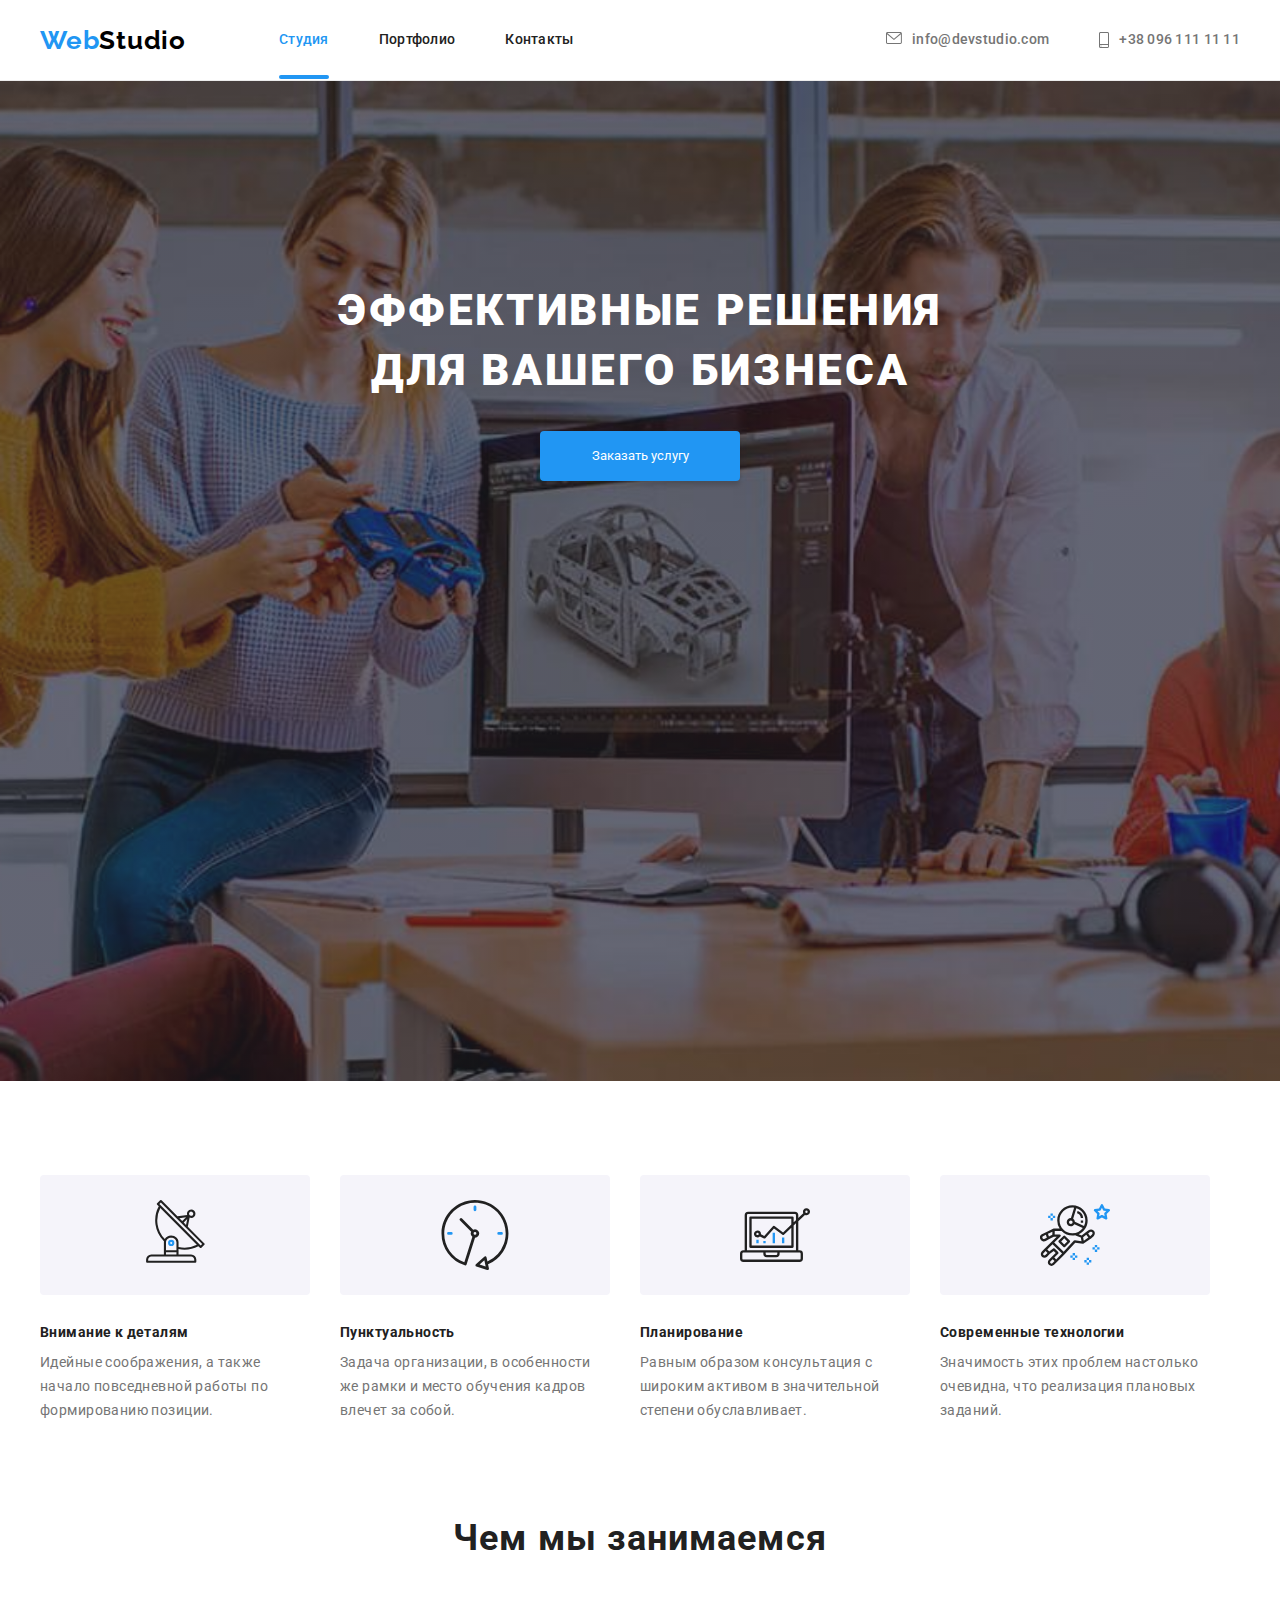
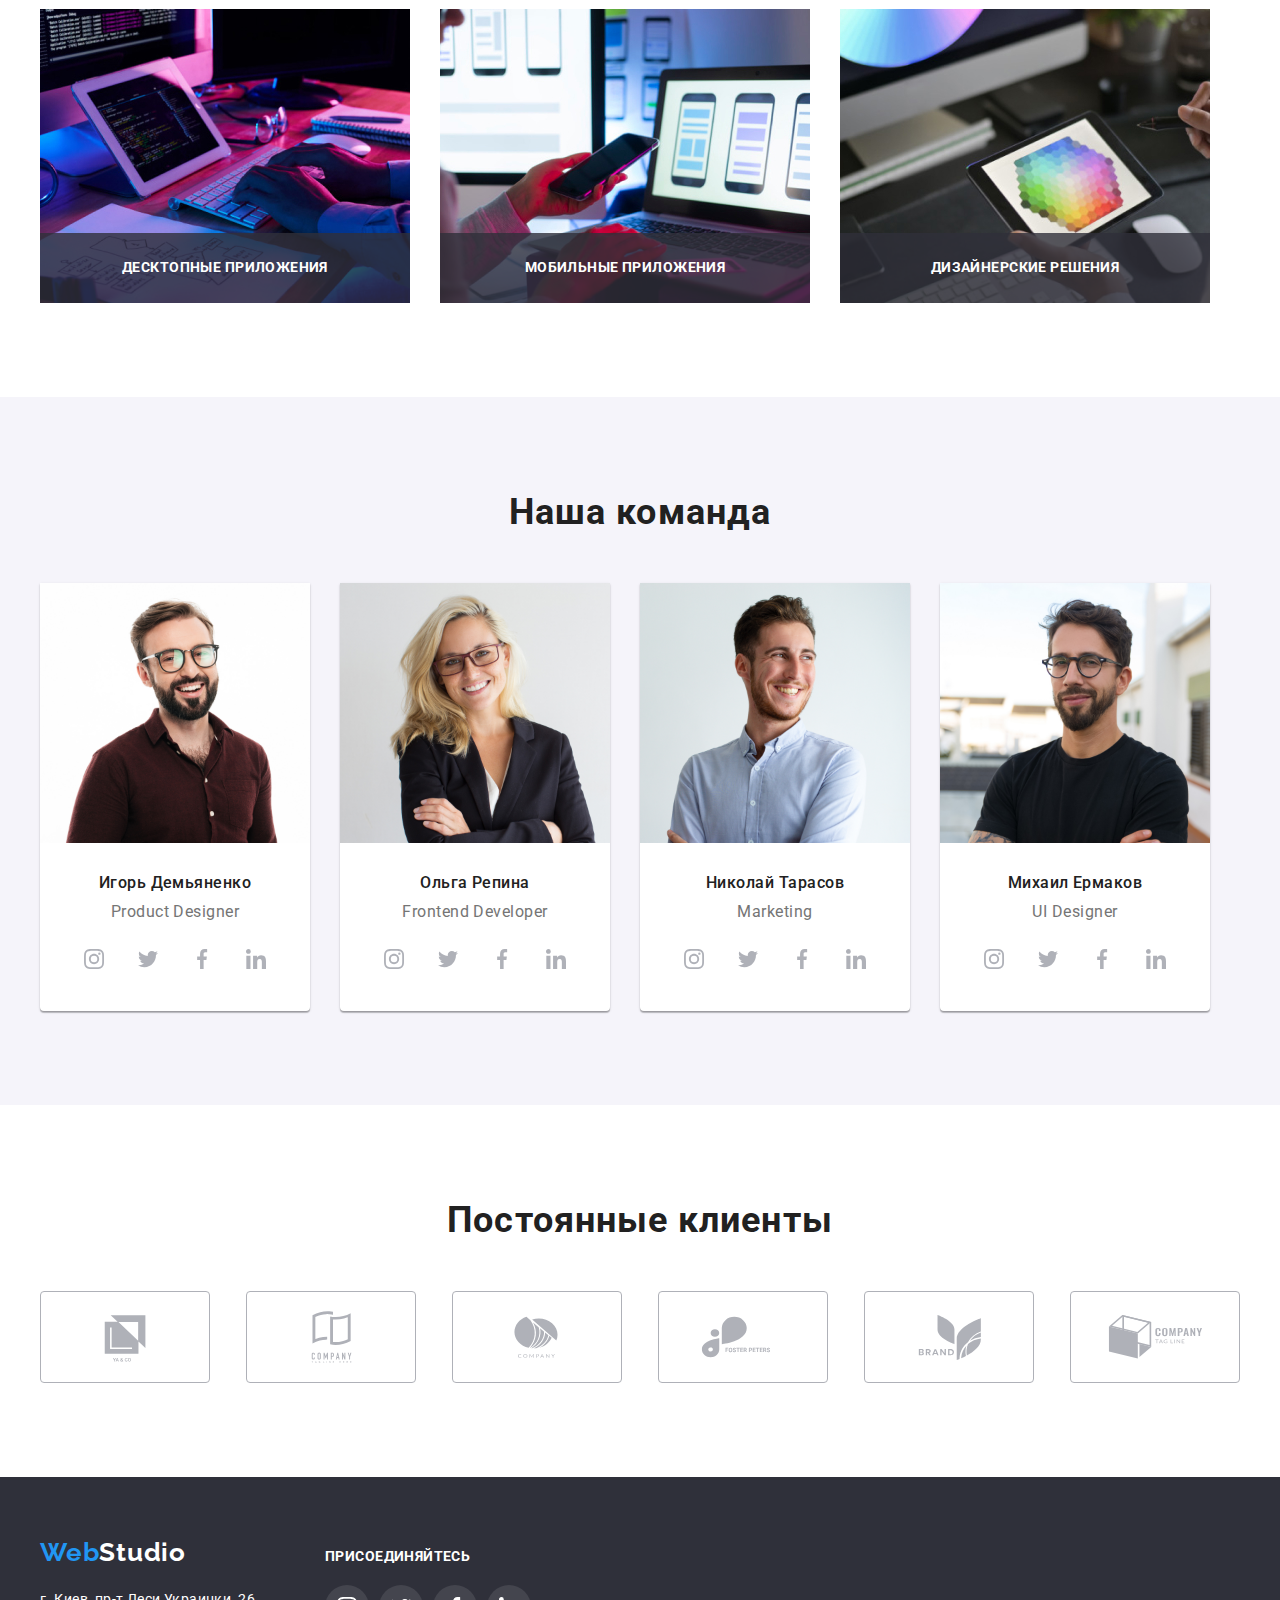
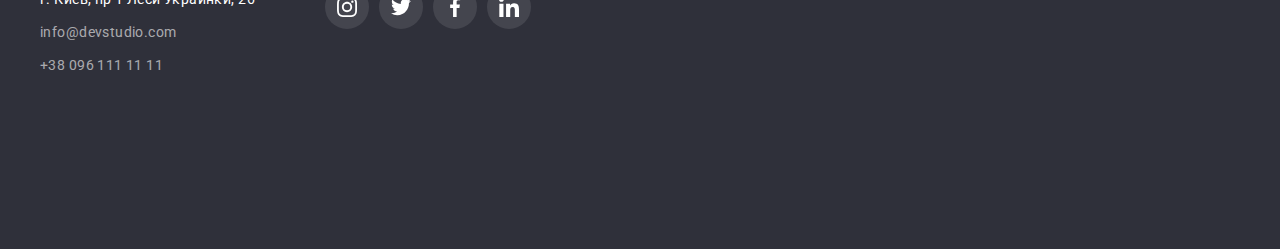
==== index.html @ 183d9358 "Копия с дз 5" ====
<!DOCTYPE html>
<html lang="ru">
<head>
    <meta charset="UTF-8">
    <meta http-equiv="X-UA-Compatible" content="IE=edge">
    <meta name="viewport" content="width=device-width, initial-scale=1.0">
    <title>Document</title>
    <link rel="stylesheet" href="https://cdnjs.cloudflare.com/ajax/libs/modern-normalize/1.1.0/modern-normalize.min.css" integrity="sha512-wpPYUAdjBVSE4KJnH1VR1HeZfpl1ub8YT/NKx4PuQ5NmX2tKuGu6U/JRp5y+Y8XG2tV+wKQpNHVUX03MfMFn9Q==" crossorigin="anonymous" referrerpolicy="no-referrer" />
    <link rel="preconnect" href="https://fonts.googleapis.com">
    <link rel="preconnect" href="https://fonts.gstatic.com" crossorigin>
    <link href="https://fonts.googleapis.com/css2?family=Raleway:wght@700&family=Roboto:wght@400;500;700;900&display=swap" rel="stylesheet">
    <link rel="stylesheet" href="./css/style.css">
</head>
<body>
    <!--content header-->
    <header class="header">
        <div class="container header-div">
            <nav class="header-nav">
                <a href="#" class="logo">
                    <span class="logo-span">Web</span>Studio
                </a>
                <ul class="items list">
                    <li class="items-nav"><a href="" class="list-nav current">Студия</a></li>
                    <li class="items-nav"><a href="./portfolio.html" class="list-nav">Портфолио</a></li>
                    <li class="items-nav"><a href="" class="list-nav">Контакты</a></li>
                </ul>
            </nav>
            <ul class="items list">
                <li class="items-contacts"><a href="mailto:info@devstudio.com" class="list-nav">
                    <svg class="icon-envelope" width="16" height="12">
                        <use href="./images/icons.svg#icon-envelope"></use>
                    </svg>info@devstudio.com</a>
                </li>
                <li class="items-contacts"><a href="tel:+380961111111" class="list-nav">
                    <svg class="icon-smartphone" width="10" height="16">
                        <use href="./images/icons.svg#icon-smartphone"></use>
                    </svg>+38 096 111 11 11</a>
                </li>
            </ul>
        </div>
    </header>
    <!--main content-->
    <main>
        <section>
            <!--content hero-->
            <section class="hero">
                <div class="container">
                    <h1 class="header-hero">Эффективные решения <br> для вашего бизнеса</h1>
                    <button type="button" class="button" data-modal-open>Заказать услугу</button>
                </div>
            </section>
            <!--our peculiarities-->
            <section class="features-section">
                <div class="container">
                    <h2 class="heading visually-hidden">Особенности, за которые нас выберают</h2>
                    <ul class="list features">
                        <li>
                            <div class="div-feature">
                                <svg class="icon-antenna" width="70" height="70">
                                    <use href="./images/icons.svg#icon-antenna"></use>
                                </svg>
                            </div>
                            <h3 class="subtitle">Внимание к деталям</h3>
                            <p class="subtitle-text about">Идейные соображения, а также начало повседневной работы по
                                формированию
                                позиции.</p>
                        </li>
                        <li>
                            <div class="div-feature">
                                <svg class="icon-clock" width="70" height="70">
                                    <use href="./images/icons.svg#icon-clock"></use>
                                </svg>
                            </div>
                            <h3 class="subtitle">Пунктуальность</h3>
                            <p class="subtitle-text about">Задача организации, в особенности же рамки и место обучения кадров
                                влечет за
                                собой.</p>
                        </li>
                        <li>
                            <div class="div-feature">
                                <svg class="icon-diagram" width="70" height="70">
                                    <use href="./images/icons.svg#icon-diagram"></use>
                                </svg>
                            </div>
                            <h3 class="subtitle">Планирование</h3>
                            <p class="subtitle-text about">Равным образом консультация с широким активом в значительной степени
                                обуславливает.</p>
                        </li>
                        <li>
                            <div class="div-feature">
                                <svg class="icon-astronaut" width="70" height="70">
                                    <use href="./images/icons.svg#icon-astronaut"></use>
                                </svg>
                            </div>
                            <h3 class="subtitle">Современные технологии</h3>
                            <p class="subtitle-text about">Значимость этих проблем настолько очевидна, что реализация плановых
                                заданий.
                            </p>
                        </li>
                    </ul>
                </div>
            </section>
            <!--What are we doing?-->
            <section class="granting-section">
                <div class="container">
                    <h2 class="heading">Чем мы занимаемся</h2>
                    <ul class="list granting">
                        <li class="granting-items">
                            <img src="./images/logo1.jpg" alt="writing code" width="370">
                            <p class="granting-items-text">Десктопные приложения</p>
                        </li>
                        <li class="granting-items">
                            <img src="./images/logo2.jpg" alt="work with applications" width="370">
                            <p class="granting-items-text">Мобильные приложения</p>
                        </li>
                        <li class="granting-items">
                            <img src="./images/logo3.jpg" alt="creation of the design" width="370">
                            <p class="granting-items-text">Дизайнерские решения</p>
                        </li>
                    </ul>
                </div>
            </section>
            <!--our team-->
            <section class="command">
                <div class="container">
                    <h2 class="heading">Наша команда</h2>
                    <ul class="list command-list">
                        <li>
                            <img src="./images/team1.jpg" alt="" width="270">
                            <div class="command-div">
                                <h3 class="text">Игорь Демьяненко</h3>
                                <p class="text-pade">Product Designer</p>
                                <ul class="list command-list-svg">
                                    <li><a href="" class="command-anchor">
                                            <svg class="command-svg" weight="20" height="20">
                                                <use href="./images/icons.svg#icon-instagram"></use>
                                            </svg>
                                        </a></li>
                                    <li><a href="" class="command-anchor">
                                            <svg class="command-svg" weight="20" height="20">
                                                <use href="./images/icons.svg#icon-twitter"></use>
                                            </svg>
                                        </a></li>
                                    <li><a href="" class="command-anchor">
                                            <svg class="command-svg" weight="20" height="20">
                                                <use href="./images/icons.svg#icon-facebook"></use>
                                            </svg>
                                        </a></li>
                                    <li><a href="" class="command-anchor">
                                            <svg class="command-svg" weight="20" height="20">
                                                <use href="./images/icons.svg#icon-linkedin"></use>
                                            </svg>
                                        </a></li>
                                </ul>
                            </div>
                        </li>
                        <li>
                            <img src="./images/team2.jpg" alt="" width="270">
                            <div class="command-div">
                                <h3 class="text">Ольга Репина</h3>
                                <p class="text-pade">Frontend Developer</p>
                                <ul class="list command-list-svg">
                                    <li><a href="" class="command-anchor">
                                            <svg class="command-svg" weight="20" height="20">
                                                <use href="./images/icons.svg#icon-instagram"></use>
                                            </svg>
                                        </a></li>
                                    <li><a href="" class="command-anchor">
                                            <svg class="command-svg" weight="20" height="20">
                                                <use href="./images/icons.svg#icon-twitter"></use>
                                            </svg>
                                        </a></li>
                                    <li><a href="" class="command-anchor">
                                            <svg class="command-svg" weight="20" height="20">
                                                <use href="./images/icons.svg#icon-facebook"></use>
                                            </svg>
                                        </a></li>
                                    <li><a href="" class="command-anchor">
                                            <svg class="command-svg" weight="20" height="20">
                                                <use href="./images/icons.svg#icon-linkedin"></use>
                                            </svg>
                                        </a></li>
                                </ul>
                            </div>
                        </li>
                        <li>
                            <img src="./images/team3.jpg" alt="" width="270">
                            <div class="command-div">
                                <h3 class="text">Николай Тарасов</h3>
                                <p class="text-pade">Marketing</p>
                                <ul class="list command-list-svg">
                                    <li><a href="" class="command-anchor">
                                            <svg class="command-svg" weight="20" height="20">
                                                <use href="./images/icons.svg#icon-instagram"></use>
                                            </svg>
                                        </a></li>
                                    <li><a href="" class="command-anchor">
                                            <svg class="command-svg" weight="20" height="20">
                                                <use href="./images/icons.svg#icon-twitter"></use>
                                            </svg>
                                        </a></li>
                                    <li><a href="" class="command-anchor">
                                            <svg class="command-svg" weight="20" height="20">
                                                <use href="./images/icons.svg#icon-facebook"></use>
                                            </svg>
                                        </a></li>
                                    <li><a href="" class="command-anchor">
                                            <svg class="command-svg" weight="20" height="20">
                                                <use href="./images/icons.svg#icon-linkedin"></use>
                                            </svg>
                                        </a></li>
                                </ul>
                            </div>
                        </li>
                        <li>
                            <img src="./images/team4.jpg" alt="" width="270">
                            <div class="command-div">
                                <h3 class="text">Михаил Ермаков</h3>
                                <p class="text-pade">UI Designer</p>
                                <ul class="list command-list-svg">
                                    <li><a href="" class="command-anchor">
                                            <svg class="command-svg" weight="20" height="20">
                                                <use href="./images/icons.svg#icon-instagram"></use>
                                            </svg>
                                        </a></li>
                                    <li><a href="" class="command-anchor">
                                            <svg class="command-svg" weight="20" height="20">
                                                <use href="./images/icons.svg#icon-twitter"></use>
                                            </svg>
                                        </a></li>
                                    <li><a href="" class="command-anchor">
                                            <svg class="command-svg" weight="20" height="20">
                                                <use href="./images/icons.svg#icon-facebook"></use>
                                            </svg>
                                        </a></li>
                                    <li><a href="" class="command-anchor">
                                            <svg class="command-svg" weight="20" height="20">
                                                <use href="./images/icons.svg#icon-linkedin"></use>
                                            </svg>
                                        </a></li>
                                </ul>
                            </div>
                        </li>
                    </ul>
                </div>
            </section>
            <section class="clients-section">
                <div class="container">
                    <h2 class="heading">Постоянные клиенты</h2>
                    <ul class="list clients-list">
                        <li class="items-clients"><a href="" class="anchor-clients">
                                <svg class="icon-group" width="106" height="60">
                                    <use href="./images/icons.svg#icon-group-1"></use>
                                </svg>
                        </a></li>
                        <li class="items-clients"><a href="" class="anchor-clients">
                            <svg class="icon-group" width="106" height="60">
                                <use href="./images/icons.svg#icon-group-2"></use>
                            </svg>
                        </a></li>
                        <li class="items-clients"><a href="" class="anchor-clients">
                            <svg class="icon-group" width="106" height="60">
                                <use href="./images/icons.svg#icon-group-3"></use>
                            </svg>
                        </a></li>
                        <li class="items-clients"><a href="" class="anchor-clients">
                            <svg class="icon-group" width="106" height="60">
                                <use href="./images/icons.svg#icon-group-4"></use>
                            </svg>
                        </a></li>
                        <li class="items-clients"><a href="" class="anchor-clients">
                            <svg class="icon-group" width="106" height="60">
                                <use href="./images/icons.svg#icon-group-5"></use>
                            </svg>
                        </a></li>
                        <li class="items-clients"><a href="" class="anchor-clients">
                            <svg class="icon-group" width="106" height="60">
                                <use href="./images/icons.svg#icon-group-6"></use>
                            </svg>
                        </a></li>
                    </ul>
                </div>
            </section>
        </section>
    </main>
    <footer class="footer">
        <div class="container container-footer">
            <div class="address-div">
                <a href="/" class="footer-logo">
                    <span class="logo-span">Web</span>Studio
                </a>
                <address>
                    <ul class="list about footer-list">
                        <li><a href="" class="list-link-span">г. Киев, пр-т Леси Украинки, 26</a></li>
                        <li><a href="mailto:info@devstudio.com" class="list-link">info@devstudio.com</a></li>
                        <li><a href="tel:+380961111111" class="list-link">+38 096 111 11 11</a></li>
                    </ul>
                </address>
            </div>
            <div class="join-div">
                <h2 class="join-header">присоединяйтесь</h2>
                <ul class="list join-list">
                    <li class="join-items"><a href="" class="join-anchor">
                        <svg class="join-svg" height="20" wight="20">
                            <use href="./images/icons.svg#icon-instagram"></use>
                        </svg>
                    </a></li>
                    <li class="join-items"><a href="" class="join-anchor">
                        <svg class="join-svg" height="20" wight="20">
                            <use href="./images/icons.svg#icon-twitter"></use>
                        </svg>
                    </a></li>
                    <li class="join-items"><a href="" class="join-anchor">
                        <svg class="join-svg" height="20" wight="20">
                            <use href="./images/icons.svg#icon-facebook"></use>
                        </svg>
                    </a></li>
                    <li class="join-items"><a href="" class="join-anchor">
                        <svg class="join-svg" height="20" wight="20">
                            <use href="./images/icons.svg#icon-linkedin"></use>
                        </svg>
                    </a></li>
                </ul>
            </div>
        </div>
    </footer>
    <!-- Модалка -->
    <div class="backdrop is-hidden" data-modal>
        <div class="modal">
            <button type="button" class="button-close" data-modal-close>
                <svg class="button-close-svg" width="18" height="18">
                    <use href="./images/close-button.svg#icon-close-button"></use>
                </svg>
            </button>
        </div>
    </div>
    <script src="./js/modal.js"></script>
</body>
</html>
---- css/style.css ----
/* основной цвет текста #212121 */
/* второй цвет #757575 */
/* logo #2196F3 */

:root {
  --main-text-color: #212121;
  --secondary-text-color: #757575;
  --intermediate-color: #2f303a;
  --accent-text-color: #2196f3;
  --button-color: #ffffff;
  --svg-color: #afb1b8;
  --footer-color: #ffffff;
  --overlay-background: rgba(33, 150, 243, 0.9);
  --time-animation: 250ms;
  --time-distribution-function: cubic-bezier(0.4, 0, 0.2, 1);
}

body {
  margin: 0;
  color: var(--main-text-color);
  font-family: roboto, sans-serif;
}

h1,
h2,
h3,
h4,
p,
ul {
  margin-top: 0;
  margin-bottom: 0;
  padding: 0;
}

img {
  display: block;
  max-width: 100%;
  height: auto;
}

.list {
  list-style: none;
}

.container {
  width: 1200px;
  margin: 0 auto;
  padding: 0 15px;
  /* outline: 2px solid tomato; */
}

/* Оформение шапки */

.header {
  border-bottom: 1px solid #ececec;
}

.header-div,
.header-nav {
  display: flex;
  align-items: center;
}

.logo {
  margin-right: 93px;
  color: #000000;
  font-family: Raleway;
  font-weight: 700;
  font-size: 26px;
  line-height: 1.19;
  letter-spacing: 0.03em;
  text-decoration: none;
}
.logo .logo-span {
  color: var(--accent-text-color);
}

.items {
  display: flex;
  font-weight: 500;
  font-size: 14px;
  line-height: 1.14;
  letter-spacing: 0.02em;
}

.items .items-nav:not(:first-child) {
  margin-left: 50px;
}

.header-div .items {
  margin-left: auto;
}

.items-contacts:not(:first-child) {
  margin-left: 50px;
}

.items-nav .list-nav {
  color: inherit;
  text-decoration: none;
  padding-top: 32px;
  padding-bottom: 32px;
}

.items-contacts .list-nav {
  display: flex;
  padding-top: 32px;
  padding-bottom: 32px;
  color: var(--secondary-text-color);
  text-decoration: none;
  font-style: normal;
  text-align: center;
}

.icon-envelope {
  fill: currentColor;
  margin-right: 10px;
}

.icon-smartphone {
  fill: currentColor;
  margin-right: 10px;
}

.list-nav {
  transition: color var(--time-animation) var(--time-distribution-function);
}

.list-nav:hover,
.list-nav:focus {
  color: var(--accent-text-color);
}

.items .list-nav.current {
  color: var(--accent-text-color);
  position: relative;
}

.items .list-nav.current::after {
  content: "";
  position: absolute;
  bottom: 0;
  border-radius: 2px;
  display: block;
  width: 100%;
  height: 4px;
  background-color: var(--accent-text-color);
}

/* Main */
/* Герой */

.button {
  border-radius: 4px;
  padding: 10px 32px;
  min-width: 200px;
  border: 0;
  height: 50px;
  color: var(--button-color);
  background-color: var(--accent-text-color);
  cursor: pointer;
  font-family: inherit;
  box-shadow: 0px 4px 4px rgba(0, 0, 0, 0.15);
  transition: color var(--time-animation) var(--time-distribution-function),
    background-color var(--time-animation) var(--time-distribution-function);
}

.button:hover,
.button:focus {
  color: red;
  background-color: rosybrown;
}

.hero {
  max-width: 1600px;
  min-height: 600px;
  margin: 0 auto;
  padding: 200px 0;
  text-align: center;
  background-color: var(--intermediate-color);
  background-image: linear-gradient(
      to right,
      rgba(47, 48, 58, 0.4),
      rgba(47, 48, 58, 0.4)
    ),
    url(../images/hero.jpg);
  background-repeat: no-repeat;
  background-position: center;
  background-size: cover;
}

.header-hero {
  margin-bottom: 30px;
  color: var(--button-color);
  font-weight: 900;
  font-size: 44px;
  line-height: 1.36;
  letter-spacing: 0.06em;
  text-transform: uppercase;
}

/* Заголовки Н2 */
.heading {
  margin-bottom: 50px;
  font-weight: 700;
  font-size: 36px;
  line-height: 1.17;
  text-align: center;
  letter-spacing: 0.03em;
}

/* Особенности */

.visually-hidden {
  position: absolute;
  white-space: nowrap;
  width: 1px;
  height: 1px;
  overflow: hidden;
  border: 0;
  padding: 0;
  clip: rect(0 0 0 0);
  clip-path: inset(50%);
  margin: -1px;
}

.features-section {
  padding: 94px 0;
}

.features {
  padding-left: 0;
  display: flex;
}

.features li:not(:first-child) {
  margin-left: 30px;
}

.subtitle {
  margin-bottom: 10px;
  font-weight: 700;
  font-size: 14px;
  line-height: 1.14;
  letter-spacing: 0.03em;
}

.subtitle-text {
  width: 270px;
  color: var(--secondary-text-color);
}

.about {
  font-weight: 400;
  font-size: 14px;
  line-height: 1.71;
  letter-spacing: 0.03em;
}

.div-feature {
  display: flex;
  width: 270px;
  height: 120px;
  margin-bottom: 30px;
  background-color: #f5f4fa;
  border-radius: 4px;
  /* padding: 25px 100px; */
  justify-content: center;
  align-items: center;
}

/* Чем мы занимаемся */

.granting-section {
  padding-bottom: 94px;
}

.granting {
  display: flex;
  padding-left: 0;
}

.granting li:not(:first-child) {
  margin-left: 30px;
}

.granting-items {
  position: relative;
}

.granting-items-text {
  position: absolute;
  display: flex;
  width: 100%;
  height: 70px;
  bottom: 0;
  background-color: rgba(47, 48, 58, 0.8);
  color: #ffffff;
  font-size: 14px;
  line-height: 1.14;
  font-weight: 700;
  justify-content: center;
  align-items: center;
  letter-spacing: 0.03em;
  text-transform: uppercase;
}

/* Наша команда */

.command {
  background-color: #f5f4fa;
  padding: 94px 0;
}

.command-list {
  display: flex;
  padding-left: 0;
}

.command-list > li {
  box-shadow: 0px 1px 3px rgba(0, 0, 0, 0.12), 0px 1px 1px rgba(0, 0, 0, 0.14),
    0px 2px 1px rgba(0, 0, 0, 0.2);
  border-radius: 0px 0px 4px 4px;
  background-color: var(--button-color);
}

.command-list > li:not(:first-child) {
  margin-left: 30px;
}

.text {
  margin-bottom: 10px;
  font-weight: 500;
}

.text-pade {
  margin-bottom: 16px;
  font-weight: 400;
  color: var(--secondary-text-color);
}

.text,
.text-pade {
  font-size: 16px;
  line-height: 1.19;
  text-align: center;
  letter-spacing: 0.03em;
}

.command-div {
  padding: 30px 32px;
}

.command-list-svg {
  display: flex;
  justify-content: space-between;
}

.command-anchor {
  display: flex;
  height: 44px;
  width: 44px;
  align-items: center;
  color: var(--svg-color);
  border-radius: 50%;
  transition: color var(--time-animation) var(--time-distribution-function),
    background-color var(--time-animation) var(--time-distribution-function);
}

.command-anchor:hover,
.command-anchor:focus {
  color: #ffffff;
  background-color: var(--accent-text-color);
}

.command-svg {
  fill: currentColor;
}

/* Clients */

.clients-section {
  padding-top: 94px;
  padding-bottom: 94px;
}

.clients-list {
  display: flex;
}

.items-clients {
  color: var(--svg-color);
}

.items-clients:not(:last-child) {
  flex-basis: calc(100% * 6 - 30px);
}

.anchor-clients {
  display: block;
  width: 170px;
  height: 92px;
  border: 1px solid #afb1b8;
  box-sizing: border-box;
  border-radius: 4px;
  padding: 16px 32px;
  color: inherit;
  transition: color var(--time-animation) var(--time-distribution-function),
    border var(--time-animation) var(--time-distribution-function);
}

.anchor-clients:hover,
.anchor-clients:focus {
  color: var(--accent-text-color);
  border: 1px solid var(--accent-text-color);
}

.icon-group {
  fill: currentColor;
}

/* Footer */

.footer {
  padding: 60px 0;
  background-color: var(--intermediate-color);
  height: 252px;
}

.footer-logo {
  display: inline-block;
  margin-bottom: 20px;
  color: var(--button-color);
  font-family: Raleway;
  font-weight: 700;
  font-size: 26px;
  line-height: 1.19;
  letter-spacing: 0.03em;
  text-decoration: none;
}
.footer-logo .logo-span {
  color: var(--accent-text-color);
}

.footer-list {
  padding-left: 0;
}

.footer-list li {
  margin-bottom: 9px;
}

.footer-list li:last-child {
  margin-bottom: 0;
}

.list-link-span {
  color: var(--button-color);
  text-decoration: none;
}

.list-link {
  color: rgb(255, 255, 255, 0.6);
  text-decoration: none;
}

.list-link-span,
.list-link {
  font-style: normal;
  font-weight: 400;
  font-size: 14px;
  line-height: 1.71;
  letter-spacing: 0.03em;
  transition: color var(--time-animation) var(--time-distribution-function);
}

.list-link-span:hover,
.list-link-span:focus,
.list-link:hover,
.list-link:focus {
  color: var(--accent-text-color);
}

.container-footer {
  display: flex;
  align-items: baseline;
}

.join-div {
  max-width: 206px;
  margin-left: 70px;
  /* flex-basis: calc(100% / 4 - 10px); */
}

.join-header {
  color: var(--footer-color);
  font-weight: 700;
  font-size: 14px;
  line-height: 1.14;
  letter-spacing: 0.03em;
  text-transform: uppercase;
  margin-bottom: 20px;
}

.join-items > .join-anchor {
  width: 44px;
  height: 44px;
  background-color: rgb(255, 255, 255, 0.1);
}

.join-list {
  display: flex;
  /* justify-content: space-between; */
}

.join-items:not(:last-child) {
  margin-right: 10px;
}

.join-anchor {
  display: flex;
  align-items: center;
  border-radius: 50%;
  color: #ffffff;
  transition: background-color var(--time-animation)
    var(--time-distribution-function);
}

.join-anchor:hover,
.join-anchor:focus {
  background-color: var(--accent-text-color);
}

.join-svg {
  fill: currentColor;
}

/* Портфолио */

.section-portfolio {
  padding: 94px 0;
}

.list-buttons {
  display: flex;
  padding-left: 0;
  margin-bottom: 50px;
  justify-content: center;
  font-weight: 500;
  font-size: 16px;
  line-height: 1.62;
  text-align: center;
  letter-spacing: 0.03em;
  list-style: none;
}

.list-buttons li:not(:first-child) {
  margin-left: 8px;
}

.button-portfolio {
  padding: 6px 22px;
  border: 0;
  border-radius: 4px;
  transition: color var(--time-animation) var(--time-distribution-function),
    background-color var(--time-animation) var(--time-distribution-function),
    box-shadow var(--time-animation) var(--time-distribution-function);
}

.button-portfolio:hover,
.button-portfolio:focus {
  color: var(--button-color);
  background-color: var(--accent-text-color);
  cursor: pointer;
  box-shadow: 0px 3px 1px rgba(0, 0, 0, 0.1), 0px 1px 2px rgba(0, 0, 0, 0.08),
    0px 2px 2px rgba(0, 0, 0, 0.12);
}

.list-portfolio {
  display: flex;
  padding-left: 0;
  flex-wrap: wrap;
  list-style: none;
  text-decoration: none;
}

.list-portfolio li {
  width: 370px;
  margin-right: 30px;
  margin-bottom: 30px;
  border: 1px solid #eeeeee;
}

.list-portfolio li:nth-child(3n) {
  margin-right: 0;
}

.list-portfolio li:nth-last-child(-n + 3) {
  margin-bottom: 0;
}

.description {
  padding: 20px 24px;
}

.list-item {
  color: var(--main-text-color);
  font-weight: 700;
  font-size: 18px;
  line-height: 2;
  letter-spacing: 0.06em;
}

.list-page {
  color: var(--secondary-text-color);
  font-weight: 400;
  font-size: 16px;
  line-height: 1.87;
  letter-spacing: 0.03em;
}

.link-portfolio {
  display: block;
  text-decoration: none;
  transition: box-shadow var(--time-animation) var(--time-distribution-function);
}

.link-portfolio:hover,
.link-portfolio:focus {
  box-shadow: 0px 1px 1px rgba(0, 0, 0, 0.12), 0px 4px 4px rgba(0, 0, 0, 0.06),
    1px 4px 6px rgba(0, 0, 0, 0.16);
}

.link-portfolio-div {
  position: relative;
  overflow: hidden;
}

.overlay-div-text {
  position: absolute;
  background-color: var(--overlay-background);
  top: 0;
  width: 100%;
  height: 100%;
  opacity: 0;
  transform: translateY(100%);
  transition: transform var(--time-animation) var(--time-distribution-function);
}

.link-portfolio:hover .overlay-div-text,
.link-portfolio:focus .overlay-div-text {
  transform: translateY(0);
  opacity: 1;
}

.overlay-text {
  position: absolute;
  top: 50%;
  left: 50%;
  transform: translate(-50%, -50%);
  width: 322px;
  height: 168px;
  font-weight: 400;
  font-size: 18px;
  line-height: 1.56;
  letter-spacing: 0.03em;
  color: #ffffff;
}

/* Модалка */

.backdrop {
  position: fixed;
  top: 0;
  left: 0;
  width: 100%;
  height: 100%;
  background-color: rgba(0, 0, 0, 0.2);
  opacity: 1;
  transition: opacity var(--time-animation) var(--time-distribution-function);
}

.backdrop.is-hidden {
  visibility: visible;
  opacity: 0;
  pointer-events: none;
}

.backdrop.is-hidden .modal {
  transform: translate(-50%, -50%) scale(1.25);
}

.modal {
  position: absolute;
  top: 50%;
  left: 50%;
  transform: translate(-50%, -50%) scale(1);
  height: 528px;
  width: 581px;
  border-radius: 4px;
  background-color: #fff;
  transition: transform var(--time-animation) var(--time-distribution-function);
}

.button-close {
  position: absolute;
  top: 8px;
  right: 8px;
  width: 30px;
  height: 30px;
  display: flex;
  justify-content: center;
  align-items: center;
  background-color: inherit;
  border: 1px solid rgba(0, 0, 0, 0.1);
  border-radius: 50%;
  color: #000000;
  cursor: pointer;
}

.button-close-svg {
  fill: currentColor;
}
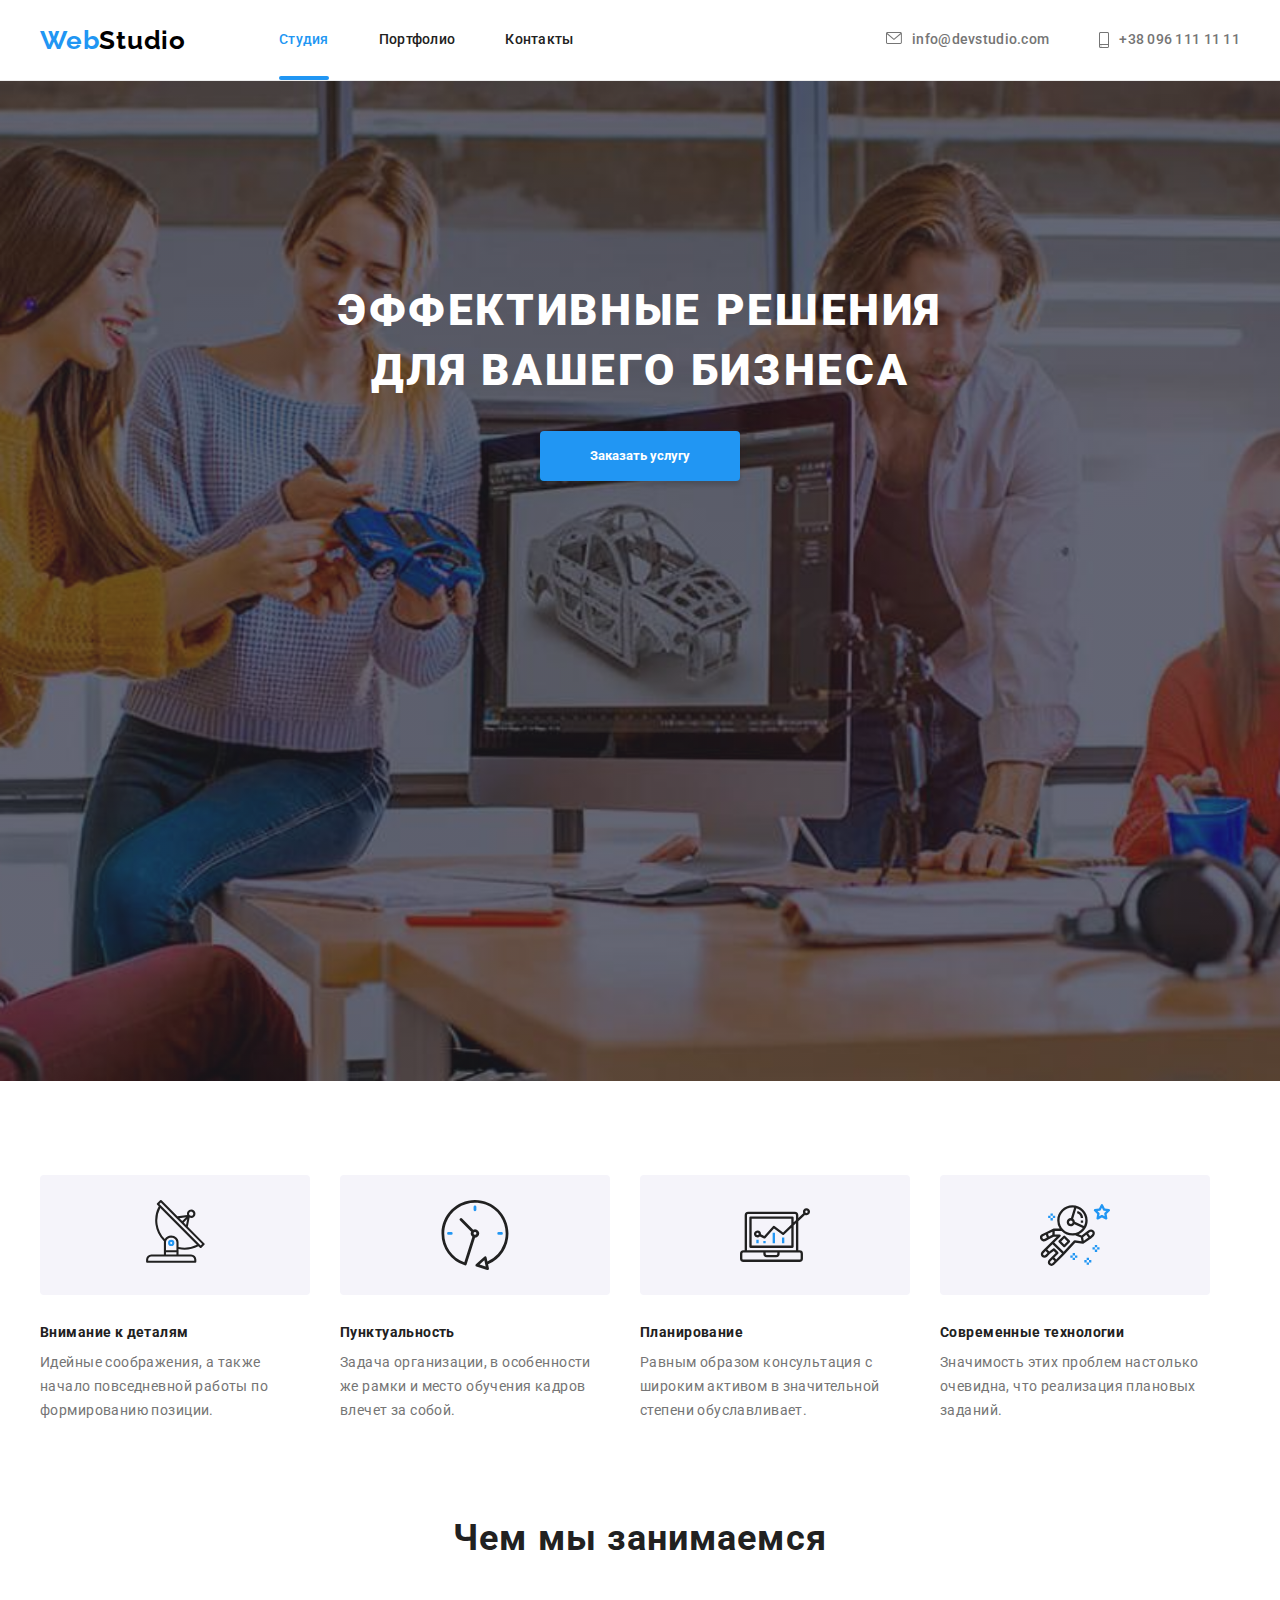
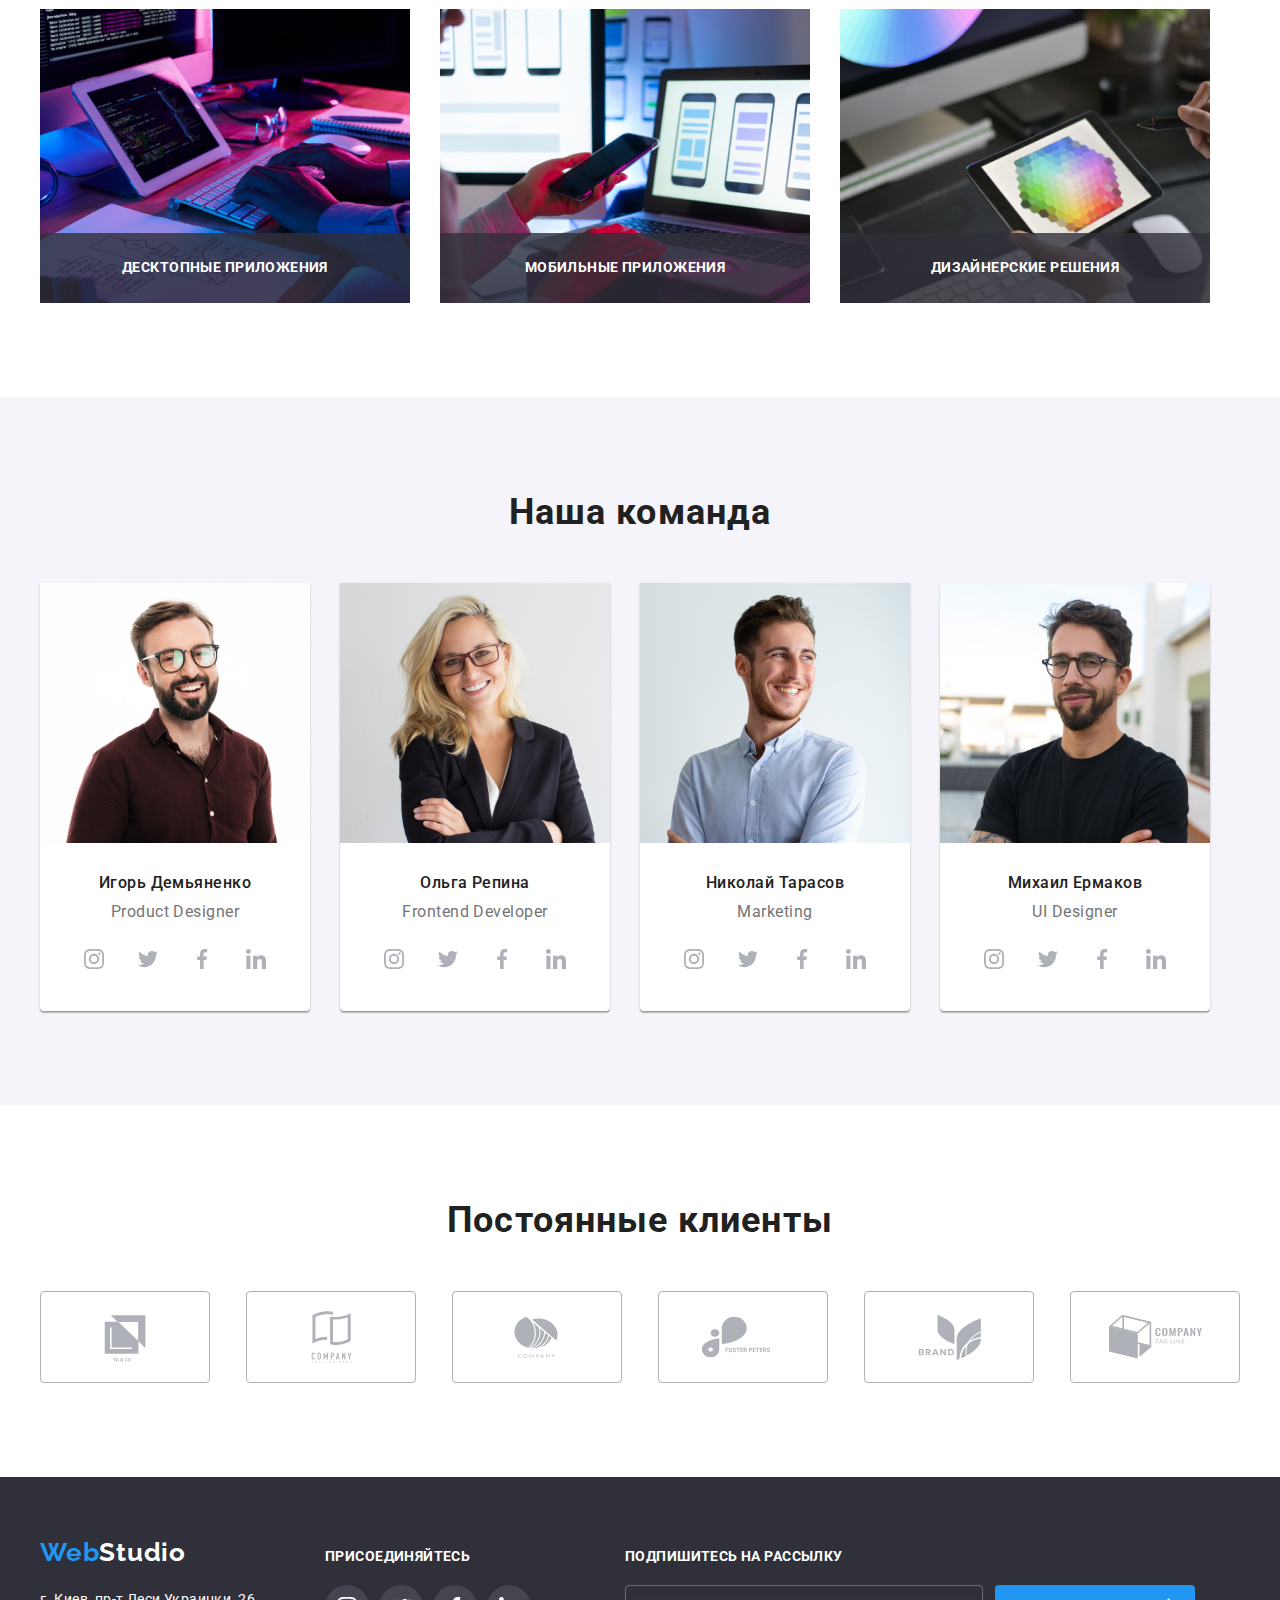
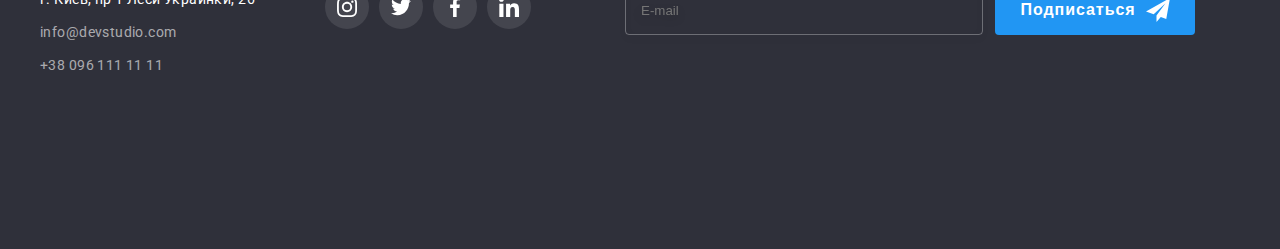
==== commit 872d5c9a: "Виполнение дз 6" ====
--- a/index.html
+++ b/index.html
@@ -322,14 +322,35 @@
                     </a></li>
                 </ul>
             </div>
+            <!-- Форма подписки -->
+            <form class="form-subscription">
+                <div class="form-main">
+                    <label for="mail" class="label-subscription">Подпишитесь на рассылку</label>
+                    <input type="email" class="input-subscription" name="mail" id="mail" placeholder="E-mail">
+                </div>
+                <button type="submit" class="button-subscription">
+                    Подписаться
+                    <svg class="button-subscription-svg" width="24" height="24">
+                        <use href="./images/icons.svg#icon-telegram"></use>
+                    </svg>
+                </button>
+            </form>
         </div>
     </footer>
     <!-- Модалка -->
     <div class="backdrop is-hidden" data-modal>
         <div class="modal">
+            <!-- Форма модалки -->
+            <form class="modal-form">
+                <p>Оставьте свои данные, мы вам перезвоним</p>
+                <div class="modal-form-data">
+                    <label for="name" class="modal-label">Имя</label>
+                    <input type="text" class="modal-input" name="username" id="name">
+                </div>
+            </form>
             <button type="button" class="button-close" data-modal-close>
                 <svg class="button-close-svg" width="18" height="18">
-                    <use href="./images/close-button.svg#icon-close-button"></use>
+                    <use href="./images/icons.svg#icon-close-button"></use>
                 </svg>
             </button>
         </div>
--- a/css/style.css
+++ b/css/style.css
@@ -140,6 +140,7 @@
   content: "";
   position: absolute;
   bottom: 0;
+  margin-bottom: -1px;
   border-radius: 2px;
   display: block;
   width: 100%;
@@ -154,6 +155,7 @@
   border-radius: 4px;
   padding: 10px 32px;
   min-width: 200px;
+  font-weight: 700;
   border: 0;
   height: 50px;
   color: var(--button-color);
@@ -162,13 +164,13 @@
   font-family: inherit;
   box-shadow: 0px 4px 4px rgba(0, 0, 0, 0.15);
   transition: color var(--time-animation) var(--time-distribution-function),
-    background-color var(--time-animation) var(--time-distribution-function);
+    box-shadow var(--time-animation) var(--time-distribution-function);
 }
 
 .button:hover,
 .button:focus {
-  color: red;
-  background-color: rosybrown;
+  color: var(--svg-color);
+  box-shadow: inset 0px 6px 6px rgba(0, 0, 0, 0.15);
 }
 
 .hero {
@@ -535,6 +537,72 @@
   fill: currentColor;
 }
 
+/* Форма подписки */
+
+.form-subscription {
+  display: flex;
+  margin-left: 94px;
+  align-items: flex-end;
+}
+
+.form-main {
+  display: flex;
+  flex-direction: column;
+}
+
+.label-subscription {
+  color: #ffffff;
+  font-weight: 700;
+  font-size: 14px;
+  line-height: 1.14;
+  letter-spacing: 0.03em;
+  text-transform: uppercase;
+  margin-bottom: 20px;
+}
+
+.input-subscription {
+  width: 358px;
+  height: 50px;
+  background-color: transparent;
+  border: 1px solid rgba(255, 255, 255, 0.3);
+  box-sizing: border-box;
+  filter: drop-shadow(0px 4px 4px rgba(0, 0, 0, 0.15));
+  border-radius: 4px;
+  padding: 15px;
+}
+
+.button-subscription {
+  width: 200px;
+  height: 50px;
+  border: none;
+  border-radius: 4px;
+  background-color: var(--accent-text-color);
+  color: #ffffff;
+  margin-left: 12px;
+  cursor: pointer;
+  font-weight: 700;
+  font-size: 16px;
+  line-height: 1.87;
+  display: flex;
+  align-items: center;
+  justify-content: center;
+  letter-spacing: 0.06em;
+  transition: color var(--time-animation) var(--time-distribution-function),
+    box-shadow var(--time-animation) var(--time-distribution-function);
+}
+
+.button-subscription:hover,
+.button-subscription:focus {
+  color: var(--svg-color);
+  box-shadow: inset 2px 6px 6px rgba(0, 0, 0, 0.15);
+}
+
+.button-subscription-svg {
+  background-size: contain;
+  margin-left: 10px;
+  fill: currentColor;
+}
+
 /* Портфолио */
 
 .section-portfolio {
@@ -698,6 +766,9 @@
   height: 528px;
   width: 581px;
   border-radius: 4px;
+  display: flex;
+  justify-content: center;
+  padding: 40px;
   background-color: #fff;
   transition: transform var(--time-animation) var(--time-distribution-function);
 }
@@ -721,3 +792,35 @@
 .button-close-svg {
   fill: currentColor;
 }
+
+/* Форма модалки */
+
+.modal-form > p {
+  font-weight: 700;
+  font-size: 20px;
+  line-height: 1.15;
+  text-align: center;
+  letter-spacing: 0.03em;
+  margin-bottom: 12px;
+}
+
+.modal-form-data {
+  display: flex;
+  flex-direction: column;
+}
+
+.modal-label {
+  color: var(--secondary-text-color);
+  font-weight: 400;
+  font-size: 12px;
+  line-height: 1.16;
+  letter-spacing: 0.01em;
+}
+
+.modal-input {
+  width: 448px;
+  height: 40px;
+  border: 1px solid rgba(33, 33, 33, 0.2);
+  box-sizing: border-box;
+  border-radius: 4px;
+}
